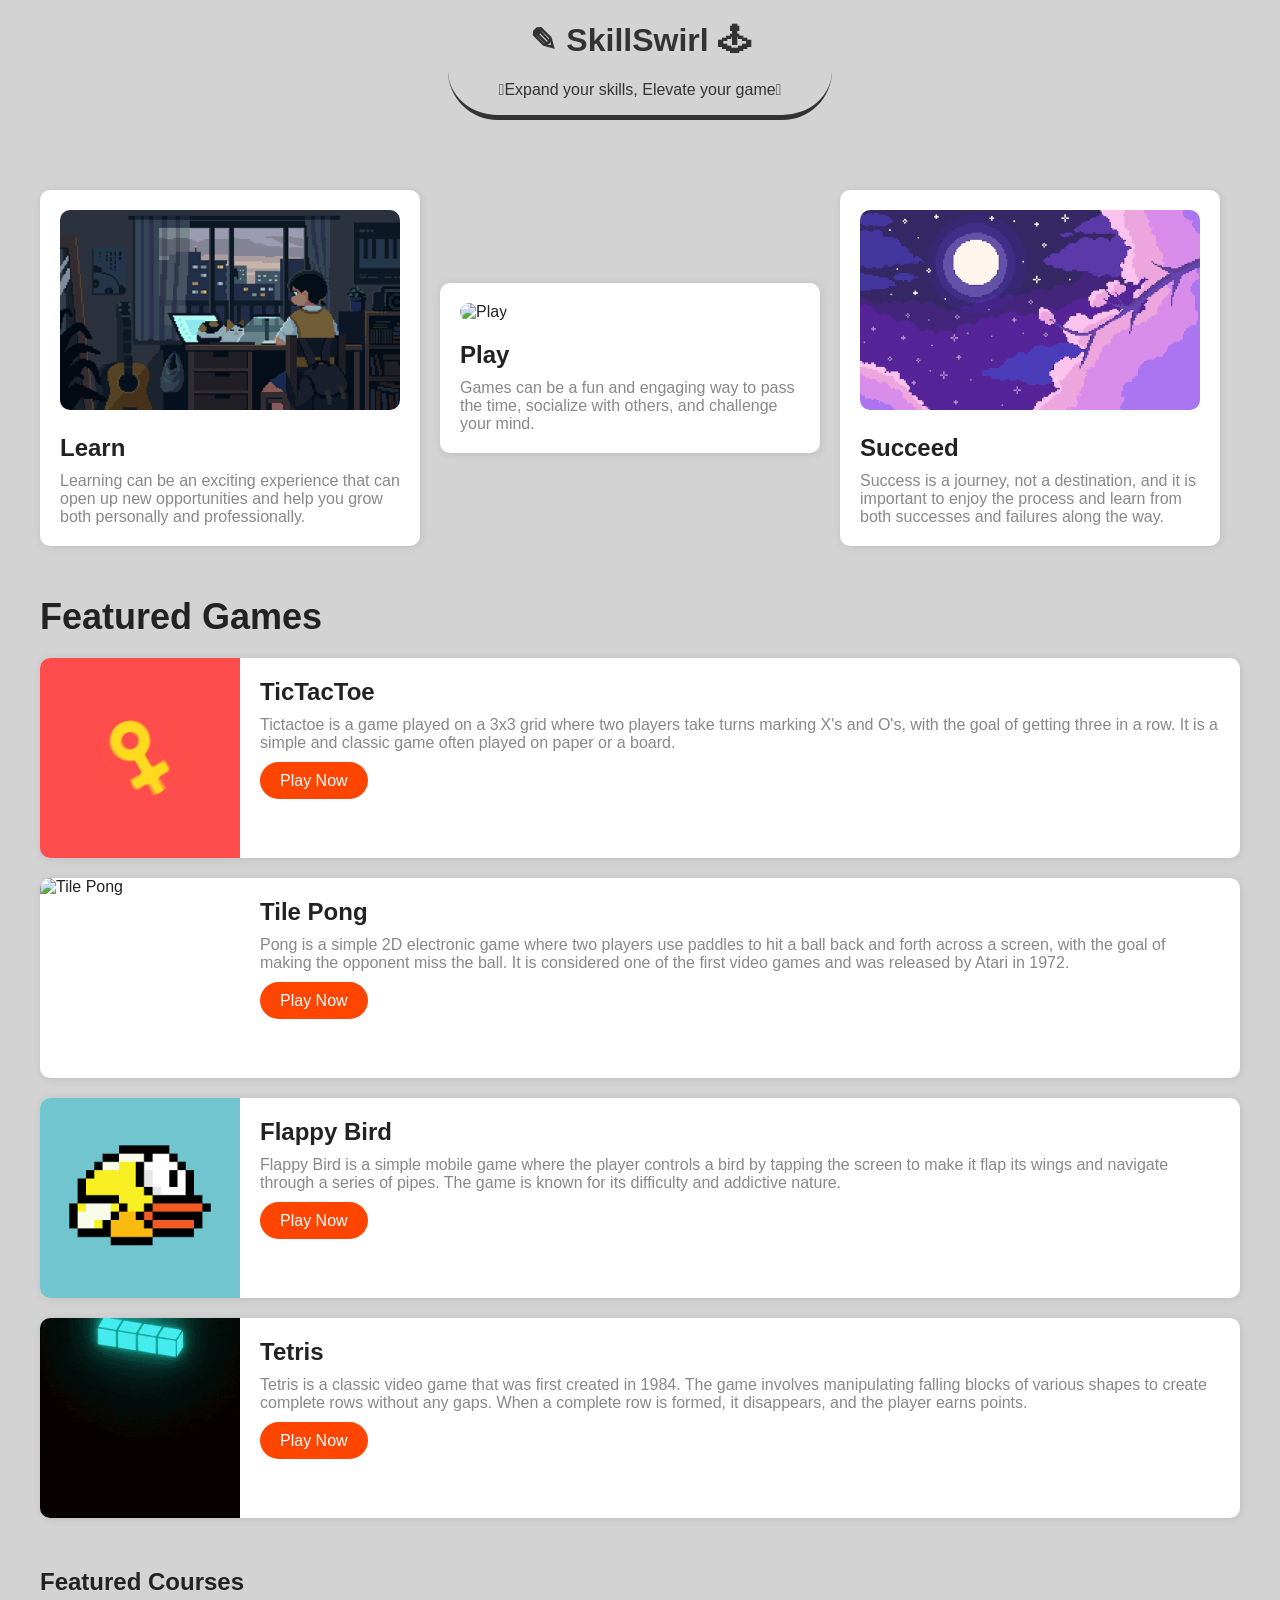
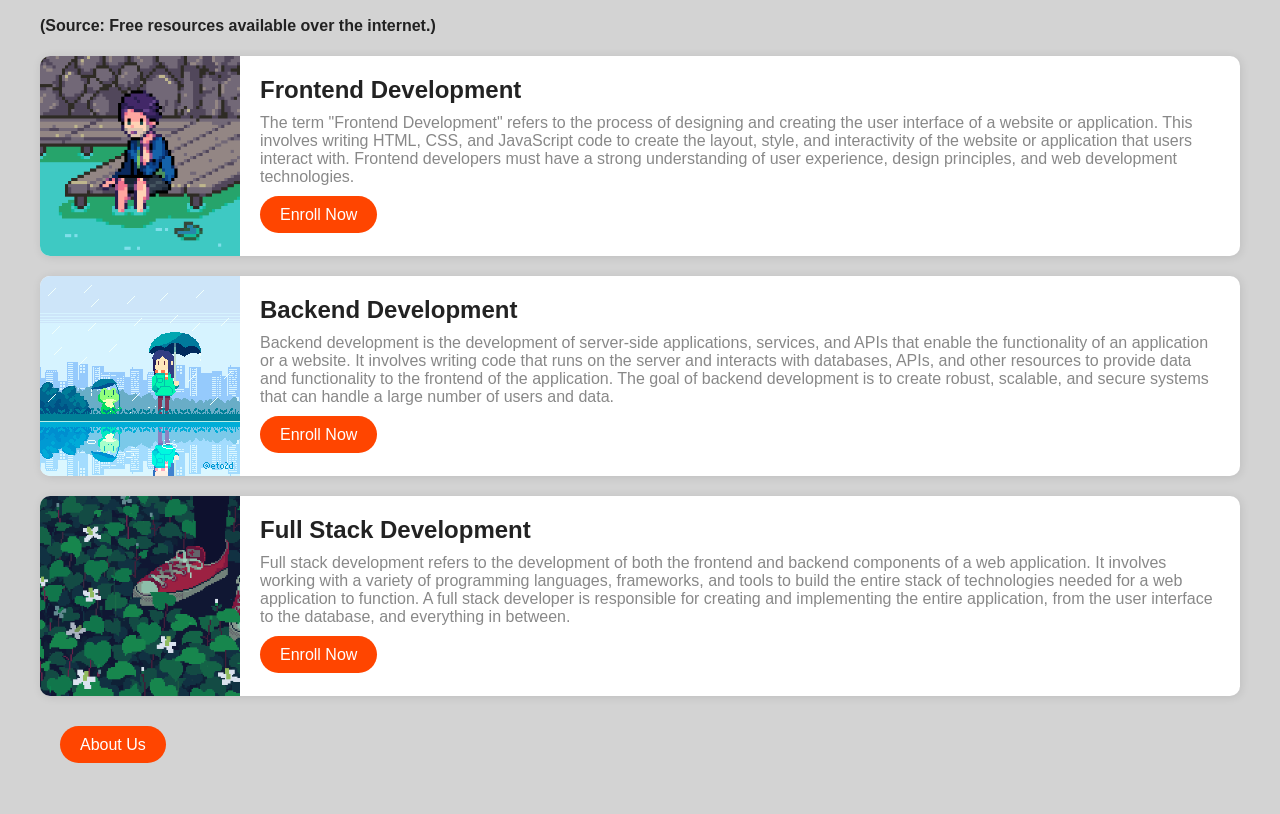
==== index.html @ 7d5c4757 "Update index.html" ====
<!DOCTYPE html>
<html>
<head>
	<link rel="icon" href="img/logo.png">
	<title>SkillSwirl</title>
	<link rel="stylesheet" href="https://cdnjs.cloudflare.com/ajax/libs/font-awesome/5.15.3/css/all.min.css" />
	<style>
	
		
		body {
			font-family: Arial, sans-serif;
			margin: 0;
			padding: 0;
			color: #222;
			background-color: #d3d3d3;
		}
		
		.container {
			max-width: 1200px;
			margin: 0 auto;
			padding: 20px;
		}
		
		header {
		
        	color: #333;
        	padding: 0px;
        	width: 30%;
        	margin: auto;
        	margin-top: 10px;
        	text-align: center;
        	border-radius: 50px;
        	border-bottom: 5px solid #333;
		}
		
		
		
		.nav {
			display: flex;
			align-items: center;
		}
		
		.nav li {
			list-style: none;
			margin-left: 20px;
		}
		
		.nav li a {
			text-decoration: none;
			color: #222;
			font-size: 16px;
			font-weight: bold;
			padding: 10px 20px;
			transition: all 0.2s ease-in-out;
		}
		
		.nav li a:hover {
			background-color: #e6e6e6;
			border-radius: 10px;
		}
		
		
		.categories {
			display: flex;
			align-items: center;
			justify-content: space-between;
			margin: 50px 0;
		}
		
		.category {
			flex: 1;
			margin-right: 20px;
			padding: 20px;
			background-color: #fff;
			box-shadow: 1px 1px 10px rgba(0,0,0,0.1);
			border-radius: 10px;
			transition: all 0.2s ease-in-out;
			cursor: pointer;
		}
		
		.category:hover {
			transform: translateY(-10px);
			box-shadow: 1px 1px 20px rgba(0,0,0,0.2);
		}
		
		.category img {
			width: 100%;
			height: 200px;
			object-fit: cover;
			border-radius: 10px;
			margin-bottom: 20px;
		}
		
		.category h2 {
			font-size: 24px;
			margin: 0;
			margin-bottom: 10px;
		}
		
		.category p {
			font-size: 16px;
			margin: 0;
			color: #888;
		}
		
		.featured {
			margin-bottom: 50px;
		}
		
		.featured h2 {
			font-size: 36px;
			margin-bottom: 20px;
		}
		
		.course {
			display: flex;
			margin-bottom: 20px;
			background-color: #fff;
			box-shadow: 1px 1px 10px rgba(0,0,0,0.1);
			border-radius: 10px;
			overflow: hidden;
		}
		
		.course img {
			width: 200px;
			height: 200px;
			object-fit: cover;
		}
		
		.course-info {
			flex: 1;
			padding: 20px;
		}
		
		.course-info h3 {
			font-size: 24px;
			margin: 0;
			margin-bottom: 10px;
		}
		
		.course-info p {
			font-size: 16px;
			margin: 0;
			margin-bottom: 20px;
			color: #888;
		}
		
		.course-info a {
			background-color: #ff4500;
			color: #fff;
			padding: 10px 20px;
			border-radius: 30px;
			text-decoration: none;
			font-size: 16px;
			transition: all 0.2s ease-in-out;
		}
		
		.course-info a:hover {
			background-color: #ff5e00;
		}
		
		.footer {
			background-color: #333;
			color: #fff;
			padding: 20px;
			text-align: center;
		}
		
		.footer p {
			margin: 0;
			margin-bottom: 10px;
			font-size: 16px;
		}
		
		.footer a {
			color: #fff;
			text-decoration: none;
			transition: all 0.2s ease-in-out;
		}
		
		.footer a:hover {
			color: #ff4500;
		}
		
		@media screen and (max-width: 768px) {
			.container {
				padding: 10px;
			}
			
			header {
				flex-direction: column;
				align
			justify-content: center;
			text-align: center;
			padding: 20px;
			margin-bottom: 50px;
		}
		
		
		
		
		.header h1 {
			font-size: 36px;
			margin: 0;
			margin-bottom: 0px;
		}
		
		.categories {
			flex-direction: column;
		}
		
		.category {
			margin-right: 0;
			margin-bottom: 20px;
		}
		
		.category h2 {
			font-size: 24px;
			margin-bottom: 10px;
		}
		
		.category p {
			font-size: 16px;
			margin-bottom: 20px;
		}
		
		.course {
			flex-direction: column;
			align-items: center;
		}
		
		.course img {
			margin-bottom: 20px;
		}
		
		.course-info {
			text-align: center;
		}
		
		.course-info h3 {
			font-size: 24px;
			margin-bottom: 10px;
		}
		
		.course-info p {
			font-size: 16px;
			margin-bottom: 20px;
		}
		
		.course-info a {
			display: block;
			margin-bottom: 20px;
		}
	}
</style>
</head>
<body>
	
	<header class="header">
	    <p></p>
		<div>
		     <h1 align="center">✎ SkillSwirl 🕹</h1><p align='center'>𓆩Expand your skills, Elevate your game𓆪</p>
		</div>
		<p></p>
	</header>
	<div class="container">
		<section class="categories">
			<div class="category">
				<img src="img/learn.gif" alt="Learn">
				<h2>Learn</h2>
				<p>Learning can be an exciting experience that can open up new opportunities and help you grow both personally and professionally.</p>
			</div>
			<div class="category">
				<img src="img/play.gif" alt="Play">
				<h2>Play</h2>
				<p>Games can be a fun and engaging way to pass the time, socialize with others, and challenge your mind.</p>
			</div>
			<div class="category">
				<img src="img/success.gif" alt="Succeed">
				<h2>Succeed</h2>
				<p>Success is a journey, not a destination, and it is important to enjoy the process and learn from both successes and failures along the way.</p>
			</div>
		</section>
		<section class="featured">
			<h2>Featured Games</h2>
			<div class="course">
				<img src="img/tictactoe.gif" alt="TicTacToe">
				<div class="course-info">
					<h3>TicTacToe</h3>
					<p>Tictactoe is a game played on a 3x3 grid where two players take turns marking X's and O's, with the goal of getting three in a row. It is a simple and classic game often played on paper or a board.</p>
					<a href="Games/TicTacToe/tictactoe.html">Play Now</a>
				</div>
			</div>
			<div class="course">
				<img src="img/pong.gif" alt="Tile Pong">
				<div class="course-info">
					<h3>Tile Pong</h3>
					<p>Pong is a simple 2D electronic game where two players use paddles to hit a ball back and forth across a screen, with the goal of making the opponent miss the ball. It is considered one of the first video games and was released by Atari in 1972.</p>
					<a href="Games/Tile Pong/tilepong.html">Play Now</a>
				</div>
			</div>
			<div class="course">
				<img src="img/flappybird.gif" alt="Flappy Bird">
				<div class="course-info">
					<h3>Flappy Bird</h3>
					<p>Flappy Bird is a simple mobile game where the player controls a bird by tapping the screen to make it flap its wings and navigate through a series of pipes. The game is known for its difficulty and addictive nature.</p>
					<a href="Games/Flappy Bird/flappybird.html">Play Now</a>
				</div>
			</div>
			<div class="course">
				<img src="img/tetris.gif" alt="Tetris">
				<div class="course-info">
					<h3>Tetris</h3>
					<p>Tetris is a classic video game that was first created in 1984. The game involves manipulating falling blocks of various shapes to create complete rows without any gaps. When a complete row is formed, it disappears, and the player earns points.</p>
					<a href="Games/Tetris/tetris.html">Play Now</a>
				</div>
			</div>
		</section>
		<section class="popular">
			<h1>Featured Courses</h1>
			<h4>(Source: Free resources available over the internet.)</h4>
			<div class="course">
				<img src="img/front.gif" alt="Course">
				<div class="course-info">
					<h3>Frontend Development</h3>
					<p>The term "Frontend Development" refers to the process of designing and creating the user interface of a website or application. This involves writing HTML, CSS, and JavaScript code to create the layout, style, and interactivity of the website or application that users interact with. Frontend developers must have a strong understanding of user experience, design principles, and web development technologies.</p>
					<a href="Frontend.html">Enroll Now</a>
				</div>
			</div>
			<div class="course">
				<img src="img/back.gif" alt="Course">
				<div class="course-info">
					<h3>Backend Development</h3>
					<p>Backend development is the development of server-side applications, services, and APIs that enable the functionality of an application or a website. It involves writing code that runs on the server and interacts with databases, APIs, and other resources to provide data and functionality to the frontend of the application. The goal of backend development is to create robust, scalable, and secure systems that can handle a large number of users and data.</p>
					<a href="Backend.html">Enroll Now</a>
				</div>
			</div>
			<div class="course">
				<img src="img/full.gif" alt="Course">
				<div class="course-info">
					<h3>Full Stack Development</h3>
					<p>Full stack development refers to the development of both the frontend and backend components of a web application. It involves working with a variety of programming languages, frameworks, and tools to build the entire stack of technologies needed for a web application to function. A full stack developer is responsible for creating and implementing the entire application, from the user interface to the database, and everything in between.</p>
					<a href="Fullstack.html">Enroll Now</a>
				</div>
			</div>
			
				
				<div class="course-info">
					
					<a align='center' href="About.html">About Us</a>
				
				</div>
			
			<div class="course">
				<div>
                
				</div>
			</div>
		</section>
	</div>
</body>
</html>
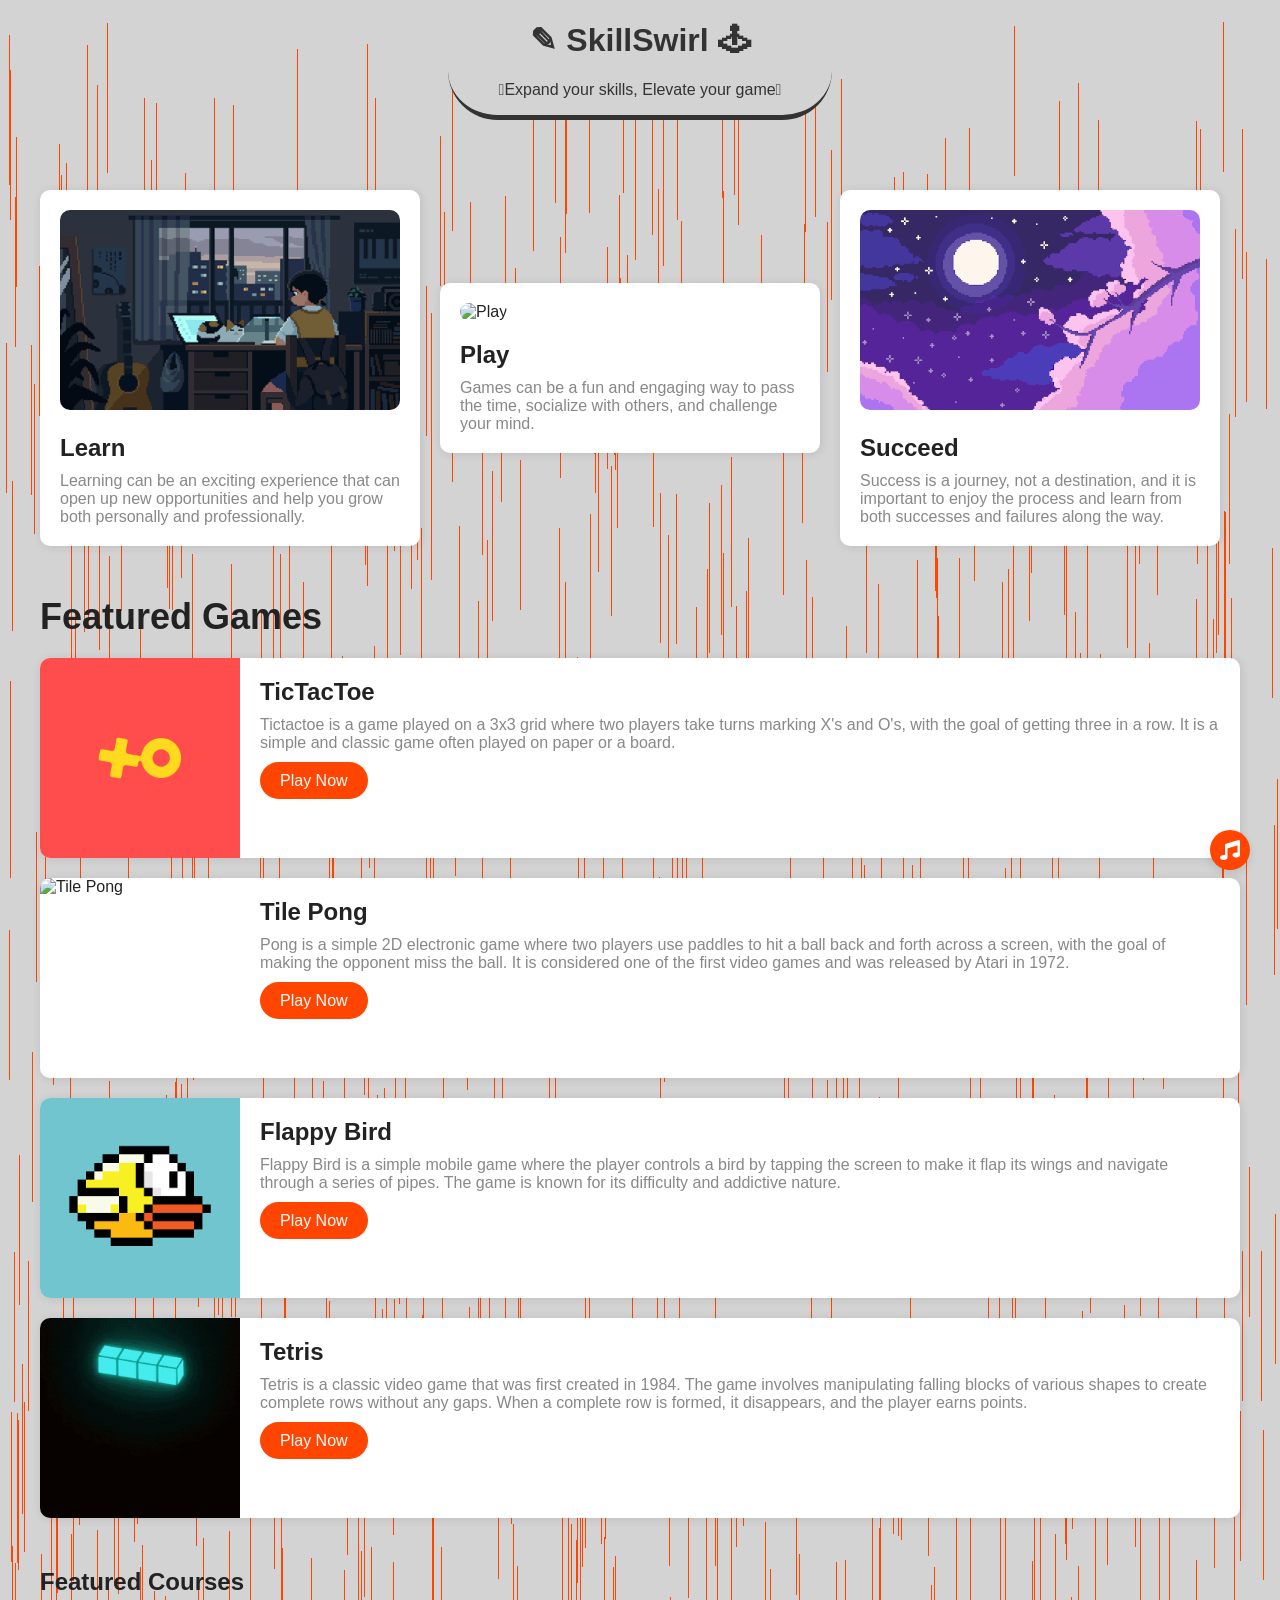
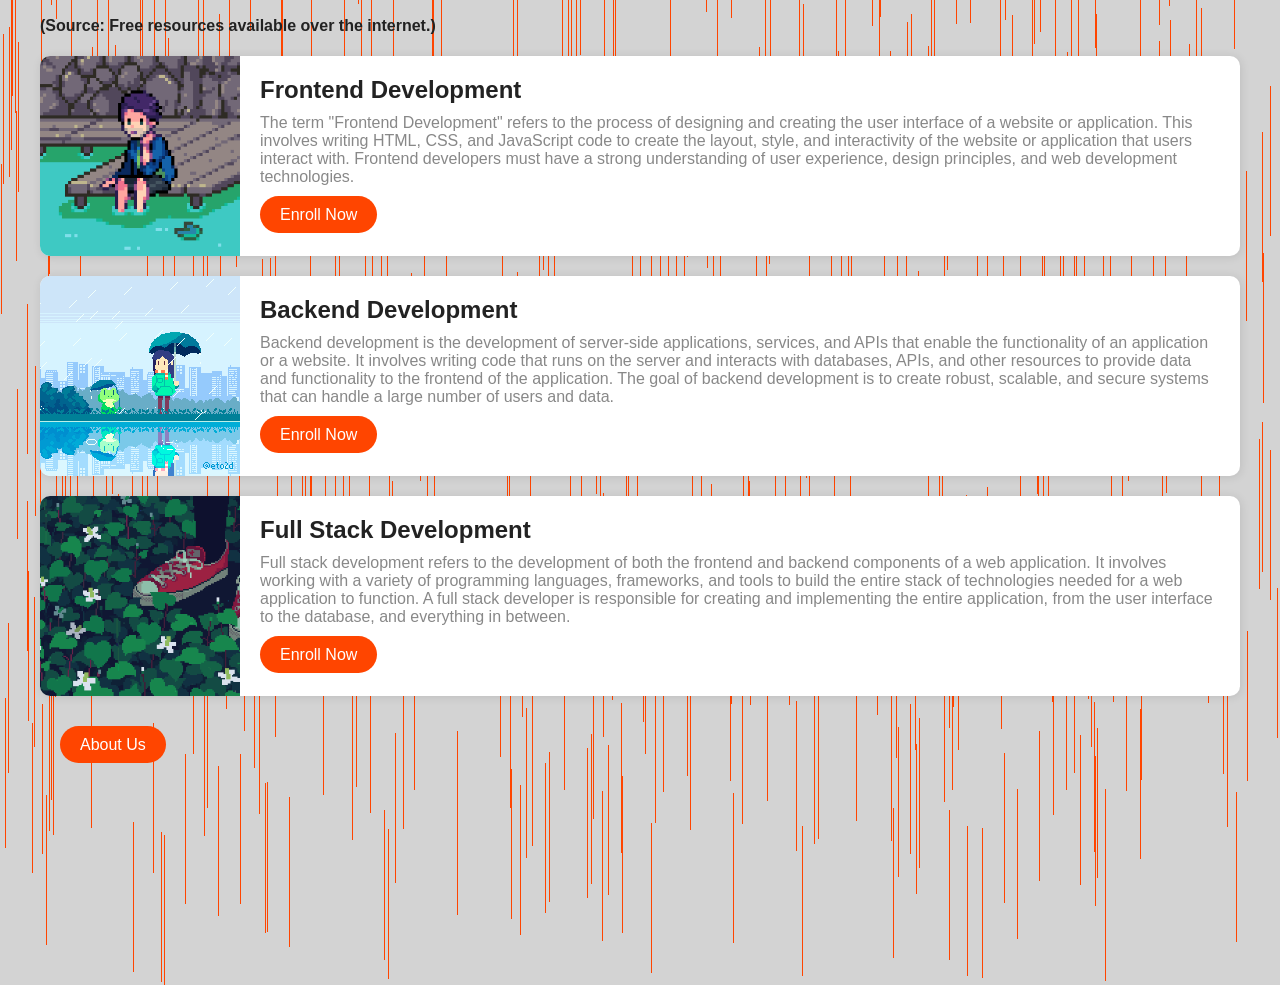
==== commit 83f780e2: "Update index.html" ====
--- a/index.html
+++ b/index.html
@@ -1,6 +1,8 @@
 <!DOCTYPE html>
 <html>
 <head>
+  <meta charset="UTF-8">
+  <meta name="viewport" content="width=device-width, initial-scale=1.0">
 	<link rel="icon" href="img/logo.png">
 	<title>SkillSwirl</title>
 	<link rel="stylesheet" href="https://cdnjs.cloudflare.com/ajax/libs/font-awesome/5.15.3/css/all.min.css" />
@@ -13,6 +15,7 @@
 			padding: 0;
 			color: #222;
 			background-color: #d3d3d3;
+			position: relative;
 		}
 		
 		.container {
@@ -29,6 +32,7 @@
         	margin: auto;
         	margin-top: 10px;
         	text-align: center;
+        	background-color: #d3d3d3;
         	border-radius: 50px;
         	border-bottom: 5px solid #333;
 		}
@@ -252,9 +256,118 @@
 			margin-bottom: 20px;
 		}
 	}
+	
+	.rain {
+  position: absolute;
+  top: 0;
+  left: 0;
+  width: 100%;
+  height: 150vh; 
+  pointer-events: none;
+  z-index: -1; 
+}
+
+.drop {
+  position: absolute;
+  width: 1px;
+  height: 150px; 
+  background-color: #ff4500;
+  animation: rain-fall 1s linear infinite;
+}
+
+@keyframes rain-fall {
+  0% {
+    transform: translateY(-100%);
+    opacity: 0;
+  }
+  100% {
+    transform: translateY(100vh);
+    opacity: 1;
+  }
+}
+
+
+.play-button {
+			display: flex;
+			align-items: center;
+			justify-content: center;
+			width: 40px;
+			height: 40px;
+			border-radius: 50%;
+			background-color: #ff4500;
+			color: #fff;
+			font-size: 20px;
+			box-shadow: 0 4px 8px rgba(0, 0, 0, 0.1);
+			cursor: pointer;
+			transition: background-color 0.2s ease-in-out;
+			position: fixed;
+			bottom: 30px;
+			right: 30px;
+		}
+
+		.play-button:hover {
+			background-color: #ff5e00;
+		}
+		
+		
+		
+
 </style>
 </head>
+
+<script>
+function createRaindrops() {
+  const rainContainer = document.querySelector('.rain');
+  const dropCount = 1000;
+
+ 
+  const maxRainHeight = Math.max(
+    document.documentElement.clientHeight,
+    document.documentElement.scrollHeight,
+    document.body.clientHeight,
+    document.body.scrollHeight
+  );
+
+
+  rainContainer.style.height = `${maxRainHeight}px`;
+
+  for (let i = 0; i < dropCount; i++) {
+    const drop = document.createElement('div');
+    drop.className = 'drop';
+    drop.style.left = `${Math.random() * 100}%`;
+    drop.style.top = `${Math.random() * maxRainHeight}px`;
+    drop.style.animationDelay = `${Math.random()}s`;
+    rainContainer.appendChild(drop);
+  }
+}
+
+window.addEventListener('DOMContentLoaded', createRaindrops);
+
+
+
+		let isBackgroundMusicPlaying = false;
+
+		
+		function toggleBackgroundMusic() {
+			const audio = document.getElementById("background-music");
+			if (isBackgroundMusicPlaying) {
+				audio.pause();
+			} else {
+				audio.play();
+			}
+			isBackgroundMusicPlaying = !isBackgroundMusicPlaying;
+		}
+</script>
+
 <body>
+<audio id="background-music" autoplay loop>
+
+		<source src="audio/rain.mp3" type="audio/mpeg">
+		Your browser does not support the audio element.
+	</audio>
+	
+
+<div class="rain"></div>
 	
 	<header class="header">
 	    <p></p>
@@ -262,7 +375,11 @@
 		     <h1 align="center">✎ SkillSwirl 🕹</h1><p align='center'>𓆩Expand your skills, Elevate your game𓆪</p>
 		</div>
 		<p></p>
+		    
 	</header>
+	<div class="play-button" onclick="toggleBackgroundMusic()">
+		<i class="fas fa-music"></i>
+	</div>
 	<div class="container">
 		<section class="categories">
 			<div class="category">
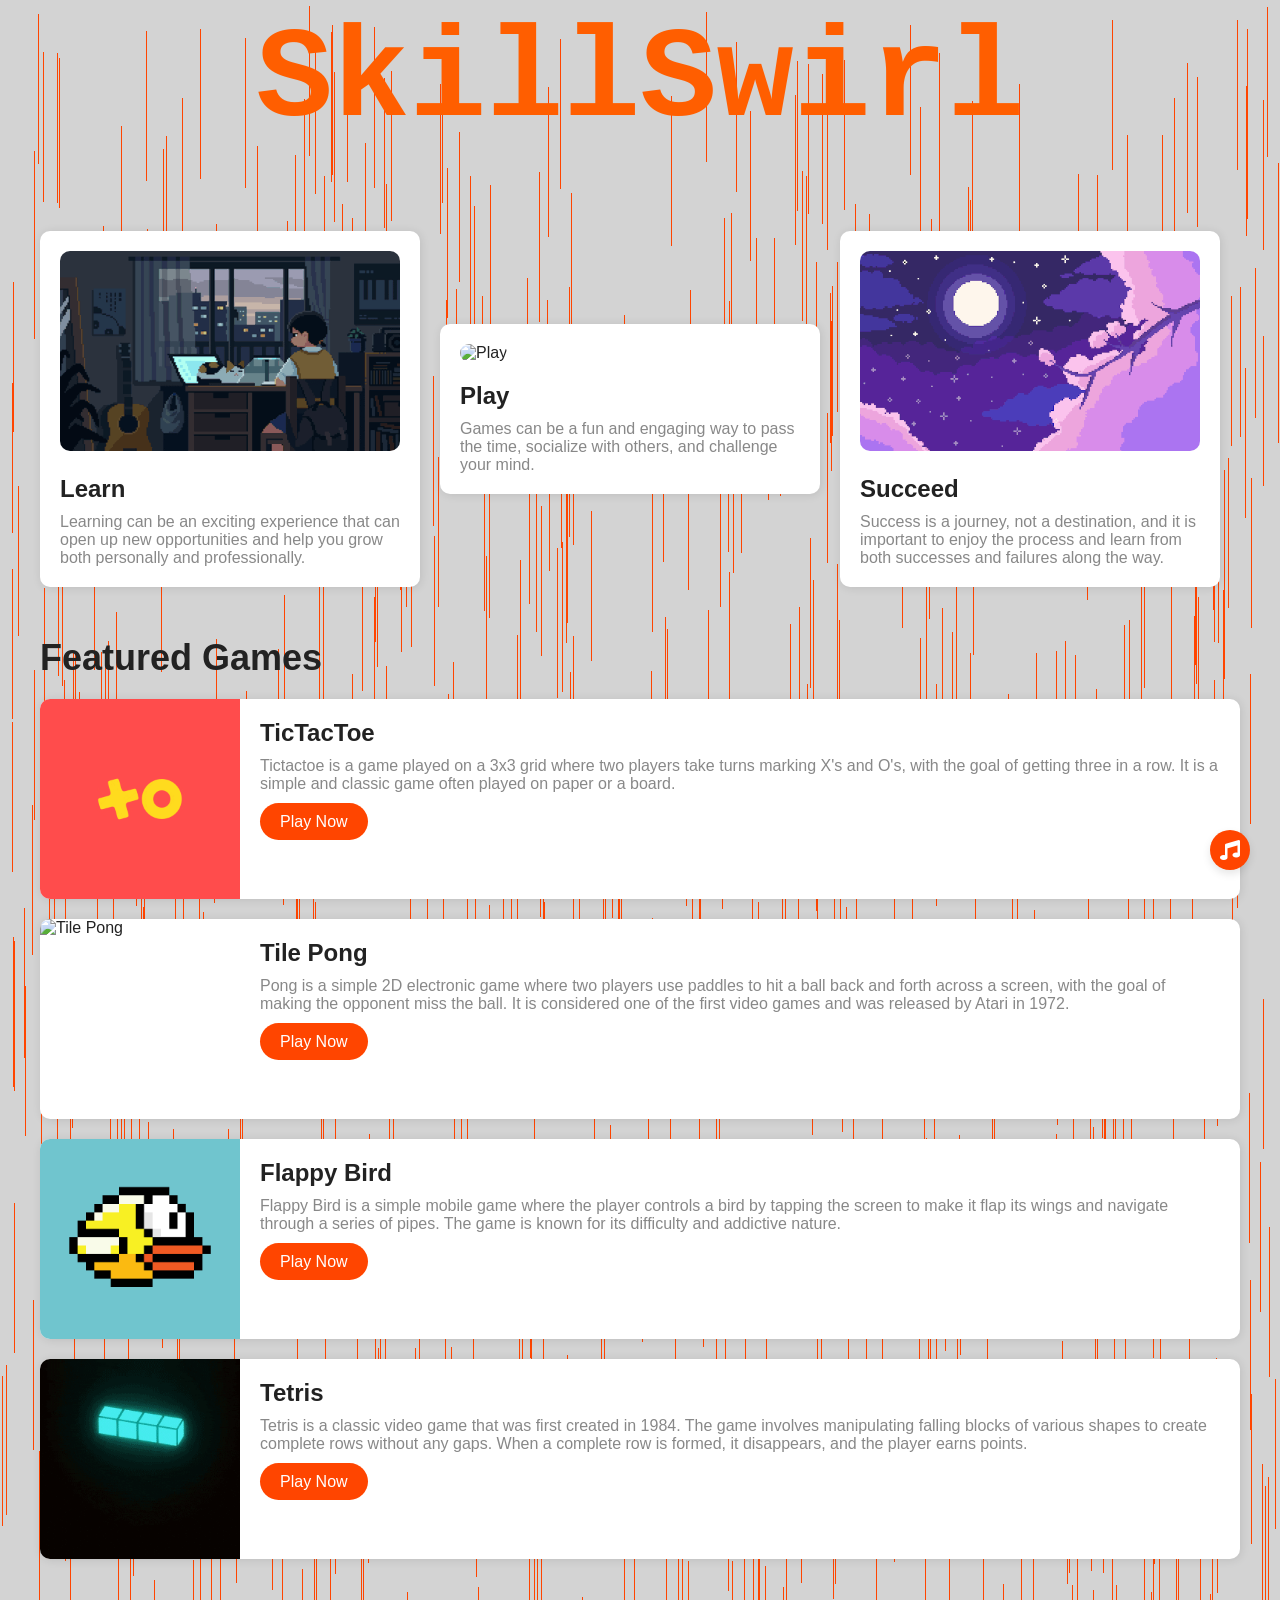
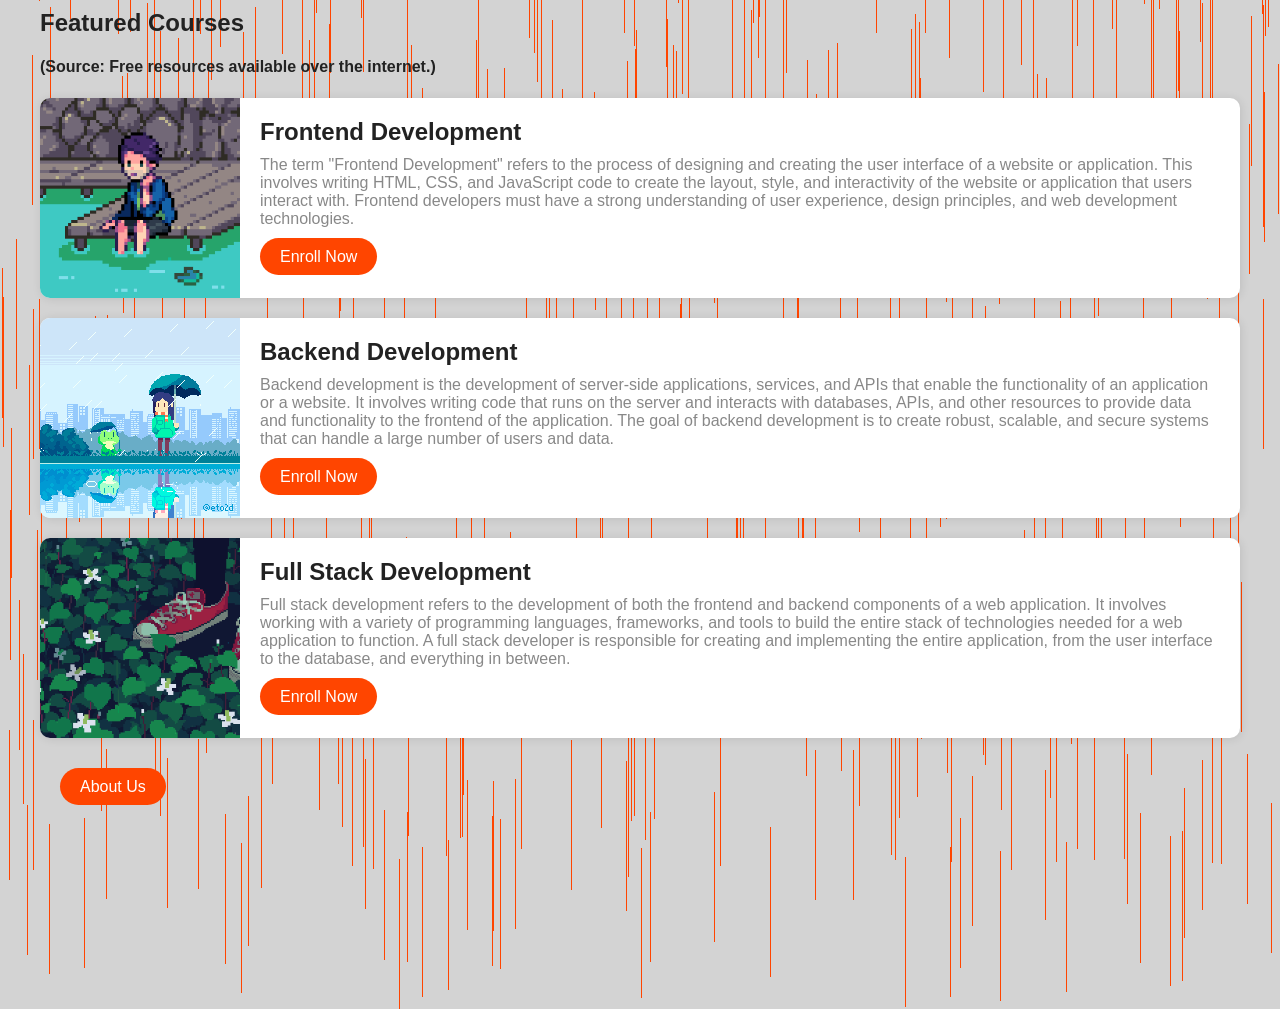
==== commit e887a56e: "Update index.html" ====
--- a/index.html
+++ b/index.html
@@ -24,18 +24,32 @@
 			padding: 20px;
 		}
 		
-		header {
-		
-        	color: #333;
-        	padding: 0px;
-        	width: 30%;
-        	margin: auto;
-        	margin-top: 10px;
-        	text-align: center;
-        	background-color: #d3d3d3;
-        	border-radius: 50px;
-        	border-bottom: 5px solid #333;
-		}
+		.heading-container {
+            display: inline-block;
+            }
+		
+		h1 {
+            font-family: 'Space Mono', monospace;
+            font-size: clamp(3rem, 10vw, 10rem);
+            color: #ff5e00;
+            padding: 0.5rem 1rem; 
+            border-radius: 0.5rem;
+            background-color: transparent;
+            margin-top: 0rem; /* Reduce the top margin */
+            margin-bottom: 0rem; /* Reduce the top margin */
+        }
+
+
+        h1:hover {
+            background-color: transparent;;
+            color: #ff5e00;
+        }
+
+        header {
+            color: #222;
+            margin: auto;
+             text-align: center;    
+        }
 		
 		
 		
@@ -370,11 +384,40 @@
 <div class="rain"></div>
 	
 	<header class="header">
-	    <p></p>
-		<div>
-		     <h1 align="center">✎ SkillSwirl 🕹</h1><p align='center'>𓆩Expand your skills, Elevate your game𓆪</p>
+		<div class="heading-container">
+		<h1 data-value="SkillSwirl" align="center">SkillSwirl</h1>
 		</div>
-		<p></p>
+		<script>
+        const letters = "ABCDEFGHIJKLMNOPQRSTUVWXYZ";
+
+        let interval = null;
+
+        document.querySelector("h1").onmouseover = event => {
+            let iteration = 0;
+
+            clearInterval(interval);
+
+            interval = setInterval(() => {
+                event.target.innerText = event.target.innerText
+                    .split("")
+                    .map((letter, index) => {
+                        if (index < iteration) {
+                            return event.target.dataset.value[index];
+                        }
+
+                        return letters[Math.floor(Math.random() * 26)]
+                    })
+                    .join("");
+
+                if (iteration >= event.target.dataset.value.length) {
+                    clearInterval(interval);
+                }
+
+                iteration += 1 / 3;
+            }, 5);
+        }
+    </script>
+		
 		    
 	</header>
 	<div class="play-button" onclick="toggleBackgroundMusic()">
@@ -434,7 +477,7 @@
 			</div>
 		</section>
 		<section class="popular">
-			<h1>Featured Courses</h1>
+			<h2>Featured Courses</h2>
 			<h4>(Source: Free resources available over the internet.)</h4>
 			<div class="course">
 				<img src="img/front.gif" alt="Course">
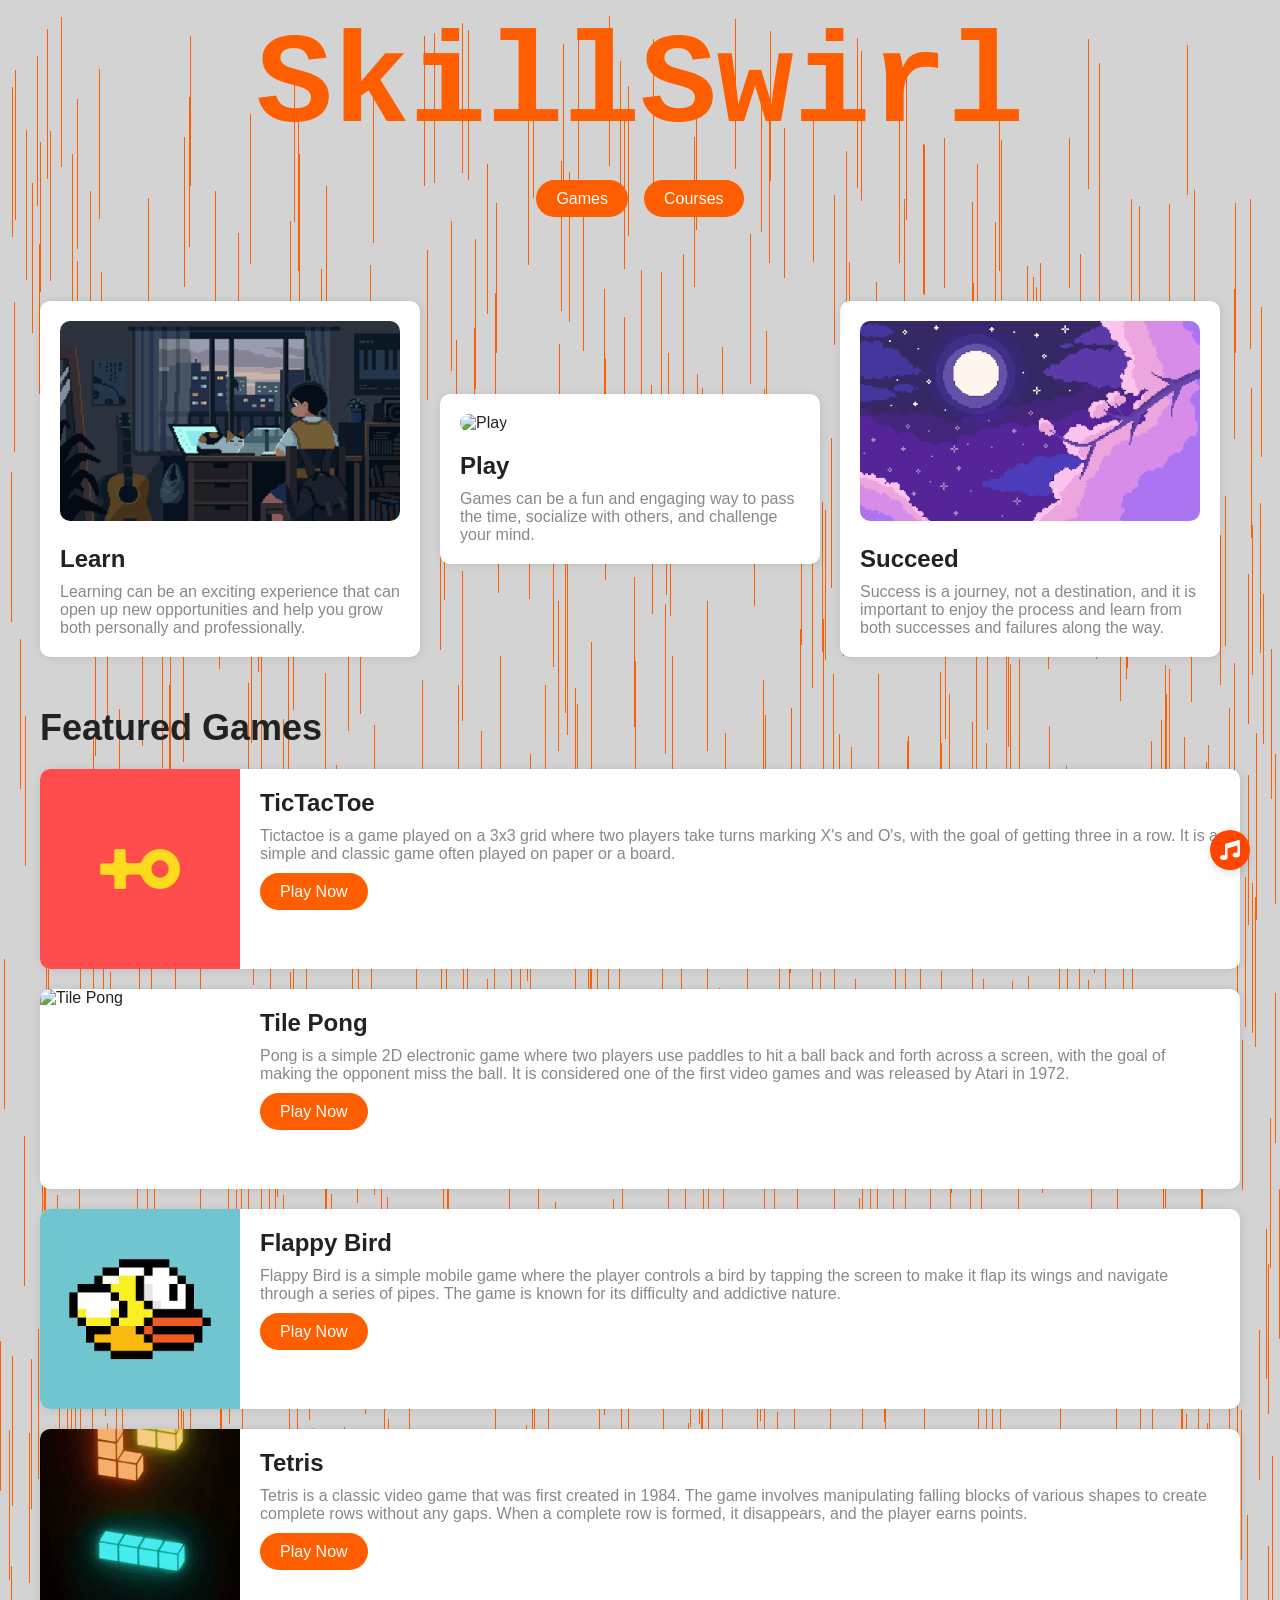
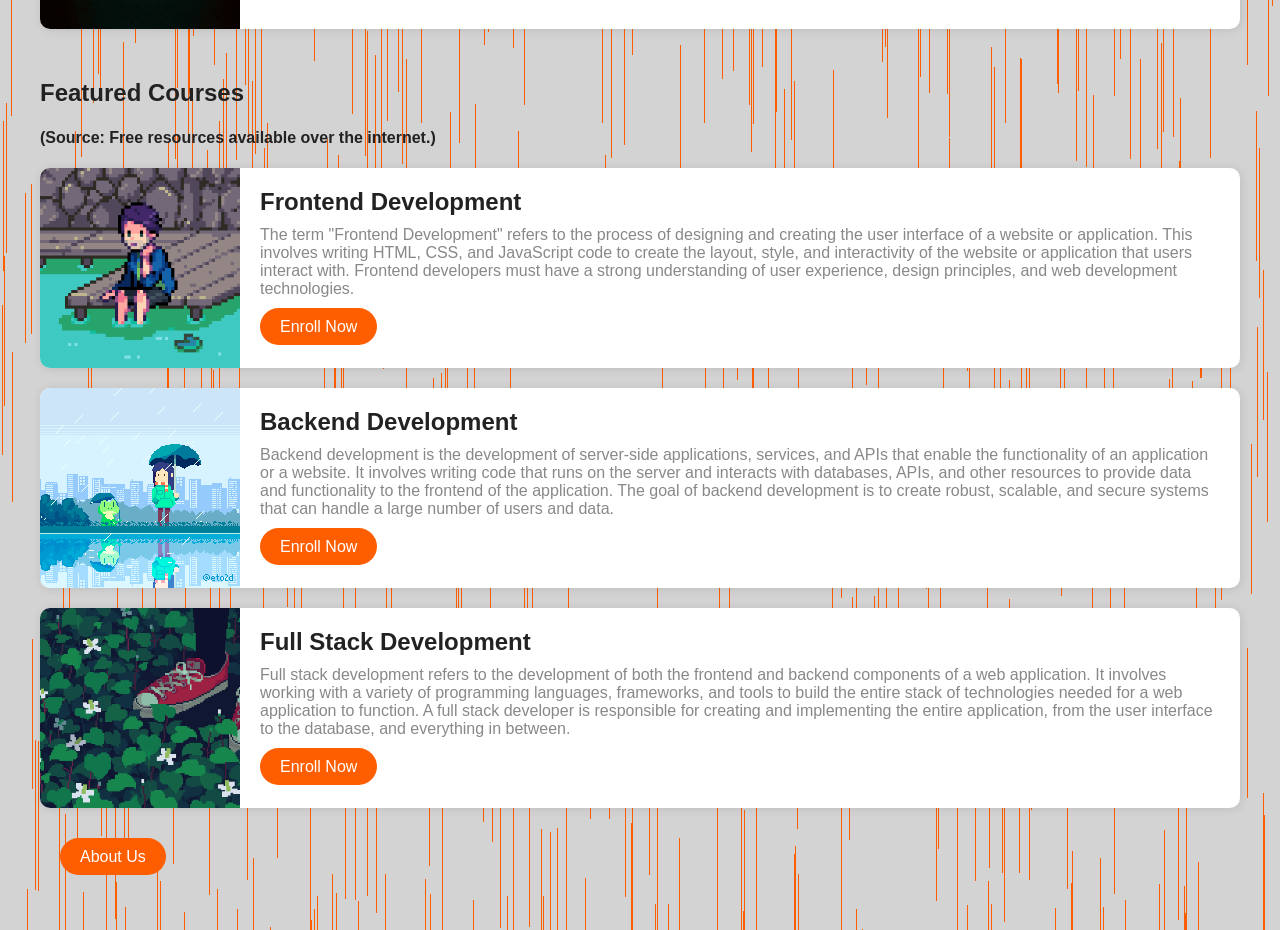
==== commit bbad293f: "Update index.html" ====
--- a/index.html
+++ b/index.html
@@ -32,11 +32,11 @@
             font-family: 'Space Mono', monospace;
             font-size: clamp(3rem, 10vw, 10rem);
             color: #ff5e00;
-            padding: 0.5rem 1rem; 
+             
             border-radius: 0.5rem;
             background-color: transparent;
-            margin-top: 0rem; /* Reduce the top margin */
-            margin-bottom: 0rem; /* Reduce the top margin */
+            margin-top: 0.9rem; 
+            margin-bottom: 0.5rem; 
         }
 
 
@@ -164,7 +164,7 @@
 		}
 		
 		.course-info a {
-			background-color: #ff4500;
+			background-color: #ff5e00;
 			color: #fff;
 			padding: 10px 20px;
 			border-radius: 30px;
@@ -272,11 +272,11 @@
 	}
 	
 	.rain {
-  position: absolute;
+  position: fixed;
   top: 0;
   left: 0;
   width: 100%;
-  height: 150vh; 
+  height: 100%;
   pointer-events: none;
   z-index: -1; 
 }
@@ -285,7 +285,7 @@
   position: absolute;
   width: 1px;
   height: 150px; 
-  background-color: #ff4500;
+  background-color: #ff5e00;
   animation: rain-fall 1s linear infinite;
 }
 
@@ -420,6 +420,19 @@
 		
 		    
 	</header>
+	
+	<div class="course-info">
+	<table align="center">
+  		<tr>
+    			<td align="center"><a href="#featured-games">Games</a></td>
+    			<td align="center"></td>
+    			<td align="center"></td>
+    			<td align="center"></td>
+    			<td align="center"><a href="#featured-courses">Courses</a></td>
+  		</tr>
+	</table>
+	</div>
+
 	<div class="play-button" onclick="toggleBackgroundMusic()">
 		<i class="fas fa-music"></i>
 	</div>
@@ -441,7 +454,7 @@
 				<p>Success is a journey, not a destination, and it is important to enjoy the process and learn from both successes and failures along the way.</p>
 			</div>
 		</section>
-		<section class="featured">
+		<section id="featured-games" class="featured">
 			<h2>Featured Games</h2>
 			<div class="course">
 				<img src="img/tictactoe.gif" alt="TicTacToe">
@@ -476,7 +489,7 @@
 				</div>
 			</div>
 		</section>
-		<section class="popular">
+		<section id="featured-courses" class="popular">
 			<h2>Featured Courses</h2>
 			<h4>(Source: Free resources available over the internet.)</h4>
 			<div class="course">
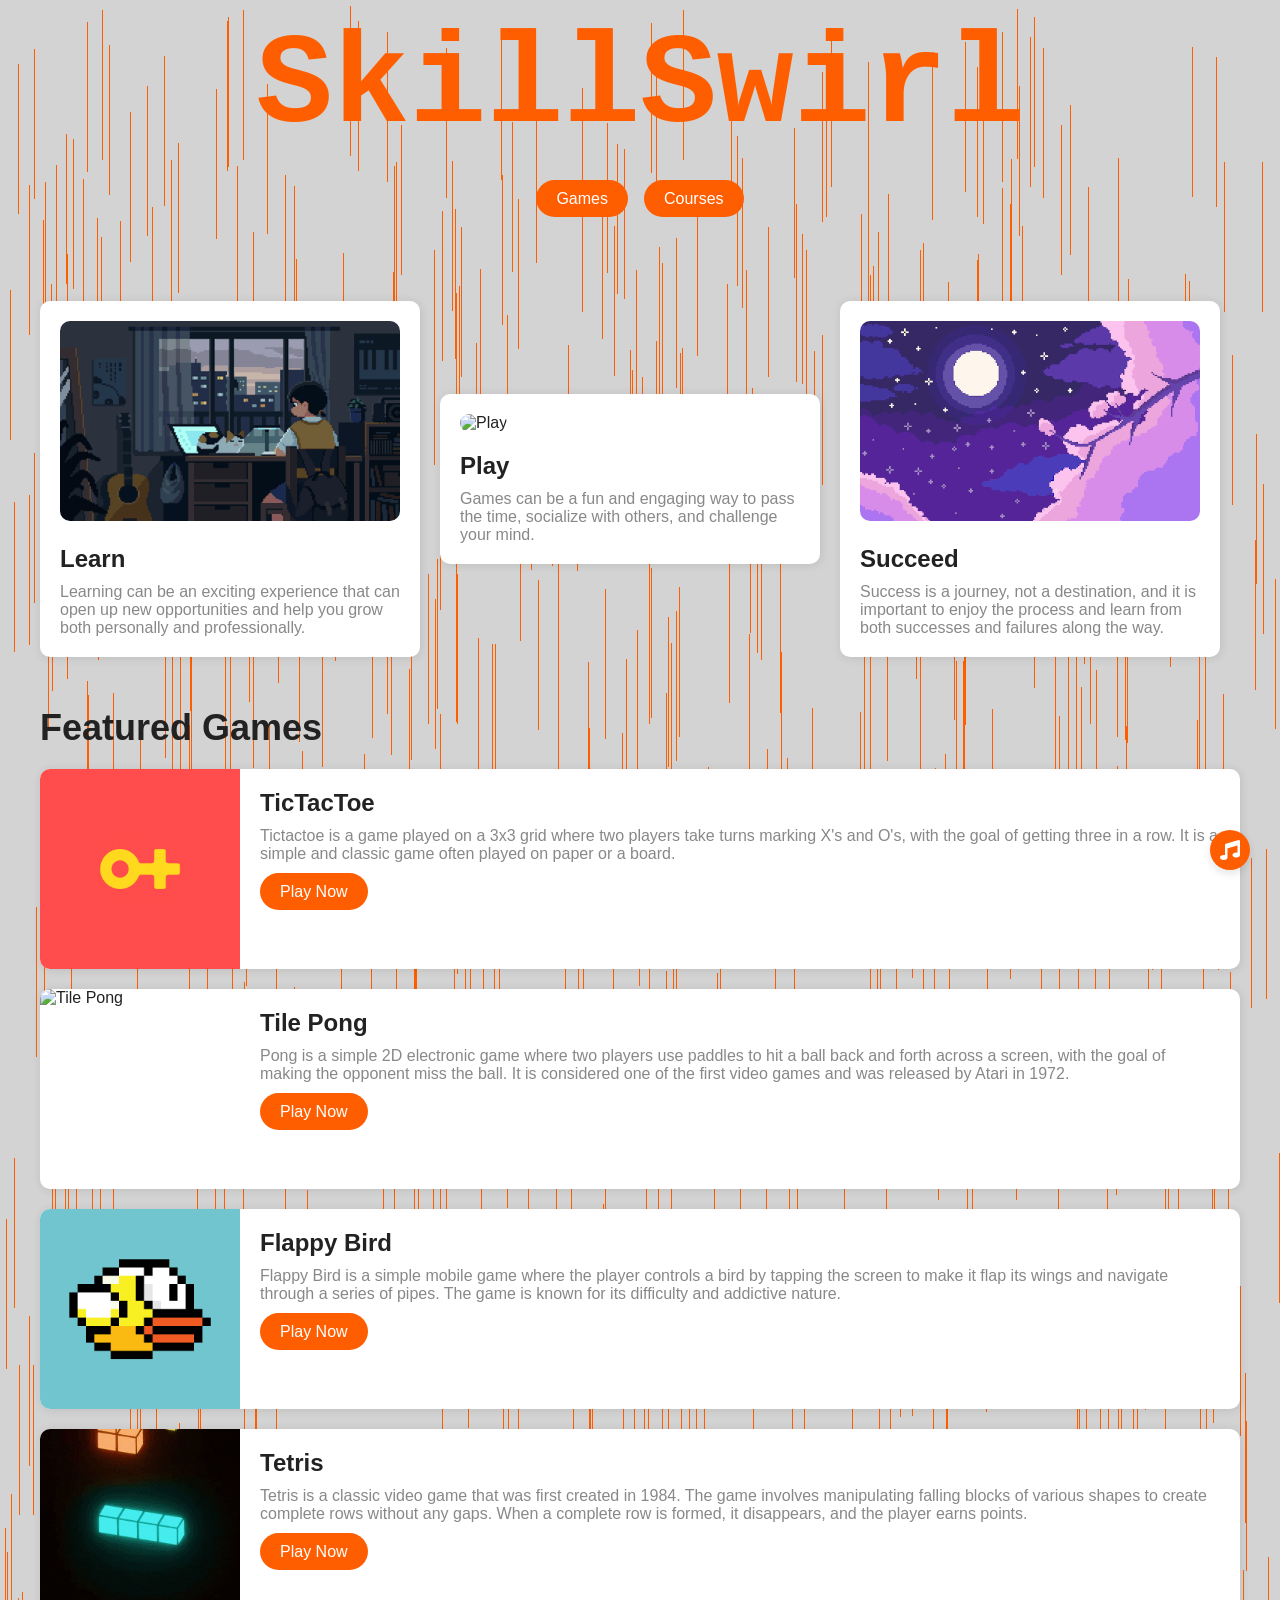
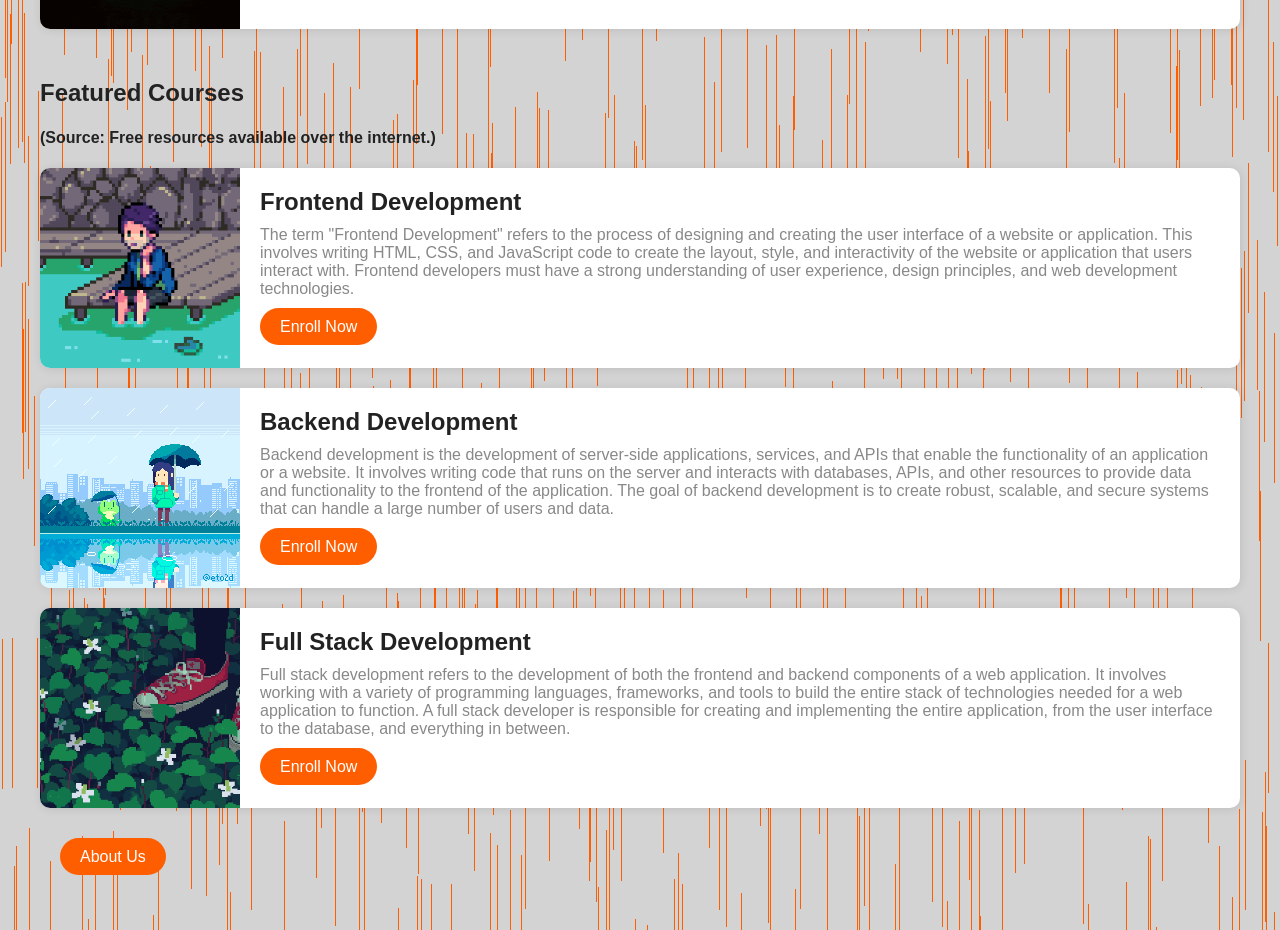
==== commit e20a3ce6: "Update index.html" ====
--- a/index.html
+++ b/index.html
@@ -308,7 +308,7 @@
 			width: 40px;
 			height: 40px;
 			border-radius: 50%;
-			background-color: #ff4500;
+			background-color: #ff5e00;
 			color: #fff;
 			font-size: 20px;
 			box-shadow: 0 4px 8px rgba(0, 0, 0, 0.1);
@@ -320,7 +320,7 @@
 		}
 
 		.play-button:hover {
-			background-color: #ff5e00;
+			background-color: #ff4500;
 		}
 		
 		
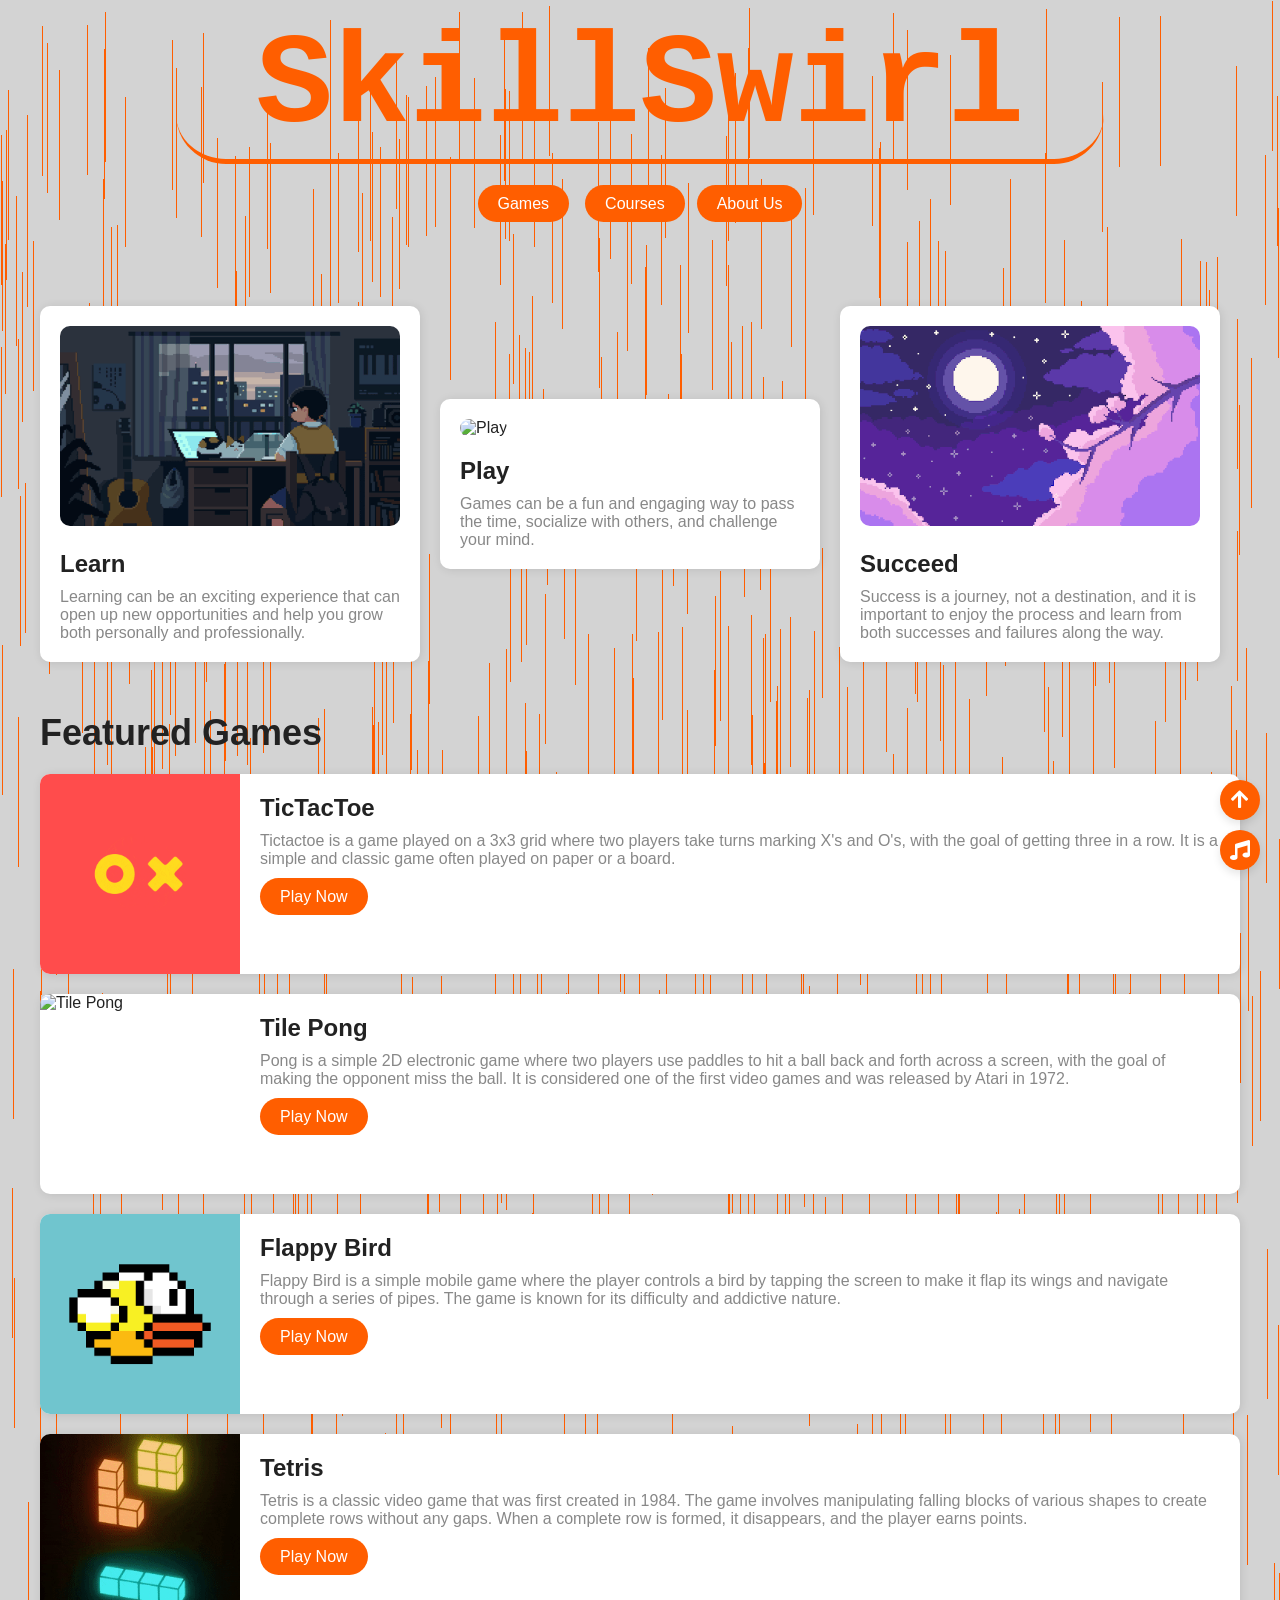
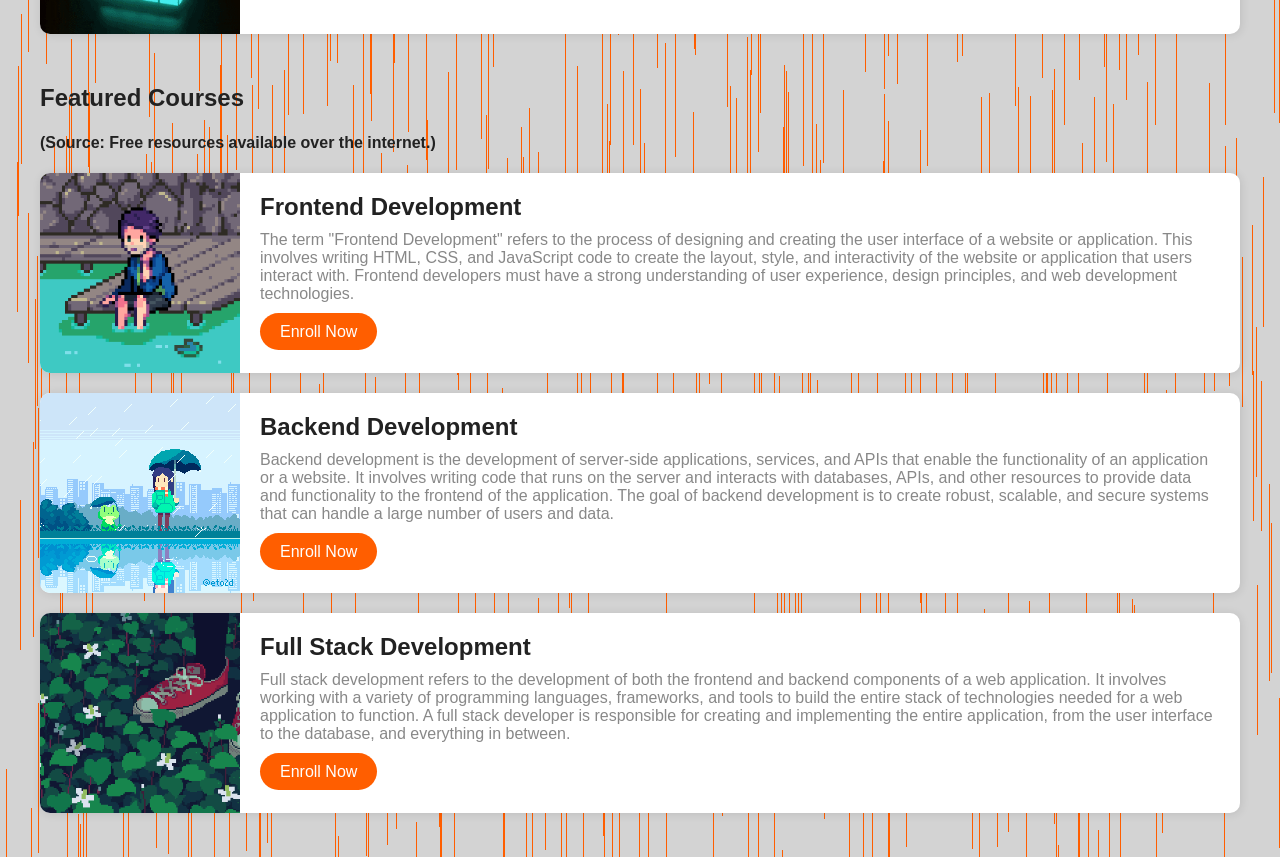
==== commit b8128648: "Update index.html" ====
--- a/index.html
+++ b/index.html
@@ -30,13 +30,16 @@
 		
 		h1 {
             font-family: 'Space Mono', monospace;
-            font-size: clamp(3rem, 10vw, 10rem);
+            font-size: clamp(1rem, 10vw, 8rem);
             color: #ff5e00;
              
             border-radius: 0.5rem;
             background-color: transparent;
             margin-top: 0.9rem; 
             margin-bottom: 0.5rem; 
+            border-radius: 50px;
+        border-bottom: 5px solid #ff5e00;
+        padding: 0px 80px;
         }
 
 
@@ -316,12 +319,42 @@
 			transition: background-color 0.2s ease-in-out;
 			position: fixed;
 			bottom: 30px;
-			right: 30px;
+			right: 20px;
 		}
 
 		.play-button:hover {
 			background-color: #ff4500;
 		}
+		
+		.scroll-to-top-button {
+			  display: flex;
+			align-items: center;
+			justify-content: center;
+			width: 40px;
+			height: 40px;
+			border-radius: 50%;
+			background-color: #ff5e00;
+			color: #fff;
+			font-size: 20px;
+			box-shadow: 0 4px 8px rgba(0, 0, 0, 0.1);
+			cursor: pointer;
+			transition: background-color 0.2s ease-in-out;
+			position: fixed;
+			bottom: 80px;
+			right: 20px;
+			}
+
+.scroll-to-top-button:hover {
+			  background-color: #ff4500;
+			}
+
+.scroll-to-top-button a {
+			  text-decoration: none;
+			  color: #fff;
+			}
+
+
+
 		
 		
 		
@@ -384,7 +417,7 @@
 <div class="rain"></div>
 	
 	<header class="header">
-		<div class="heading-container">
+		<div class="heading-container" id="heading-container">
 		<h1 data-value="SkillSwirl" align="center">SkillSwirl</h1>
 		</div>
 		<script>
@@ -429,6 +462,10 @@
     			<td align="center"></td>
     			<td align="center"></td>
     			<td align="center"><a href="#featured-courses">Courses</a></td>
+    			<td align="center"></td>
+    			<td align="center"></td>
+    			
+    			<td align="center"><a href="About.html">About Us</a></td>
   		</tr>
 	</table>
 	</div>
@@ -436,6 +473,11 @@
 	<div class="play-button" onclick="toggleBackgroundMusic()">
 		<i class="fas fa-music"></i>
 	</div>
+	<div class="scroll-to-top-button">
+  <a href="#heading-container"><i class="fas fa-arrow-up"></i></a>
+	</div>
+	<a id="header"></a>
+	
 	<div class="container">
 		<section class="categories">
 			<div class="category">
@@ -518,17 +560,7 @@
 			</div>
 			
 				
-				<div class="course-info">
-					
-					<a align='center' href="About.html">About Us</a>
 				
-				</div>
-			
-			<div class="course">
-				<div>
-                
-				</div>
-			</div>
 		</section>
 	</div>
 </body>
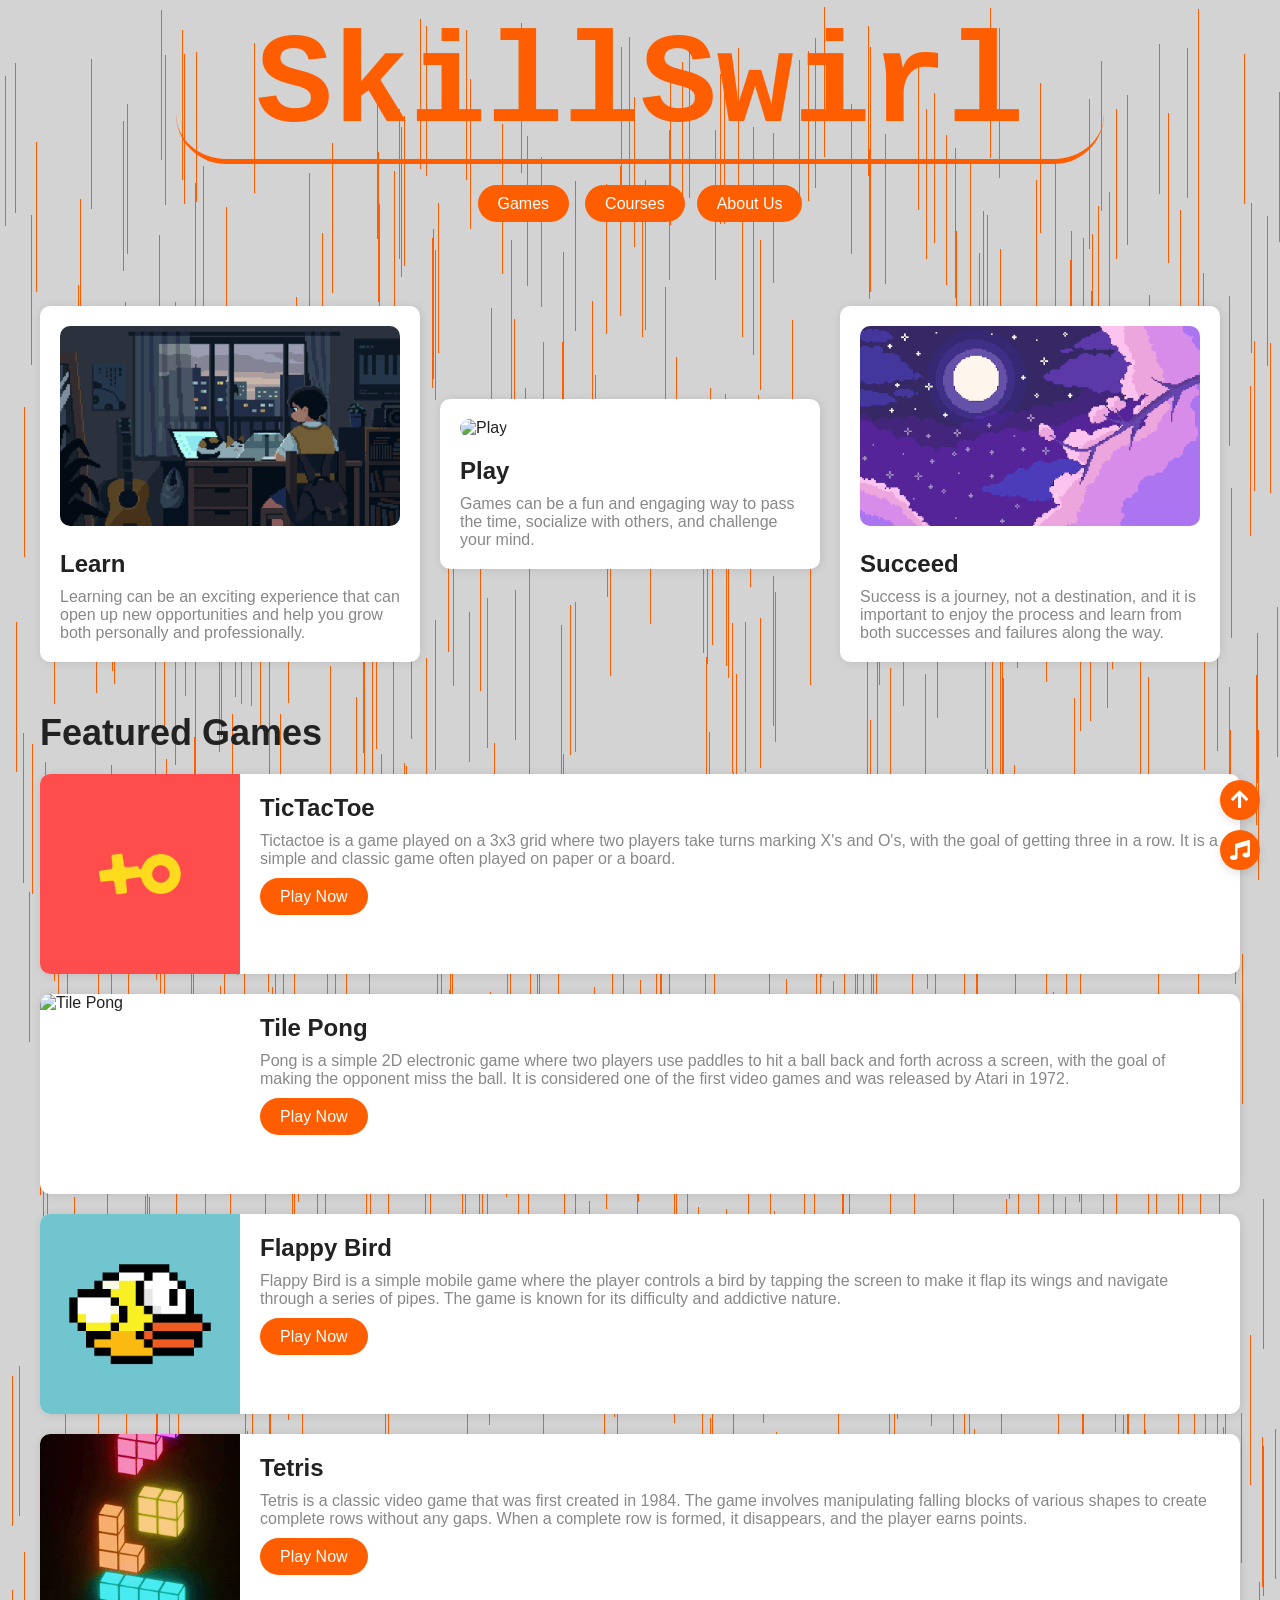
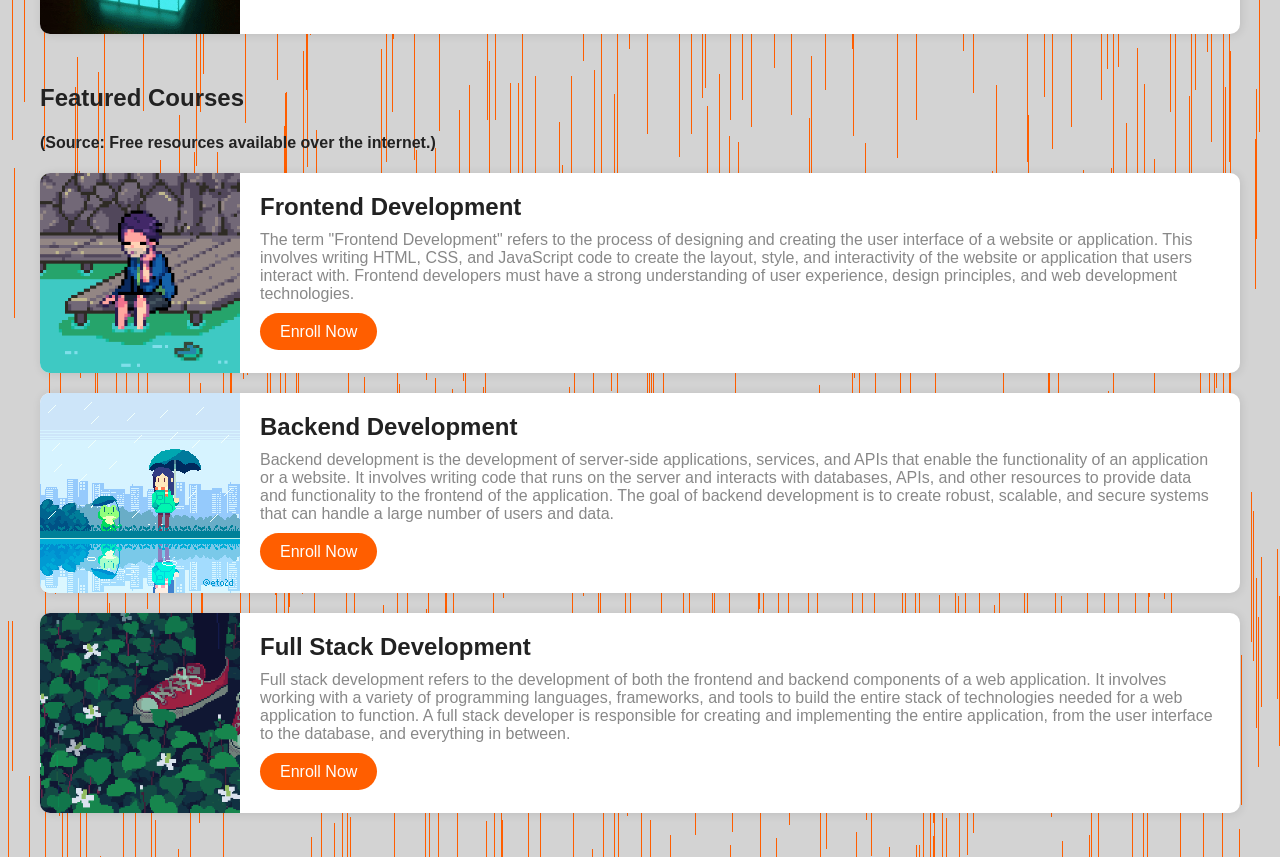
==== commit e4cfdf9e: "Update index.html" ====
--- a/index.html
+++ b/index.html
@@ -447,7 +447,7 @@
                 }
 
                 iteration += 1 / 3;
-            }, 5);
+            }, 30);
         }
     </script>
 		
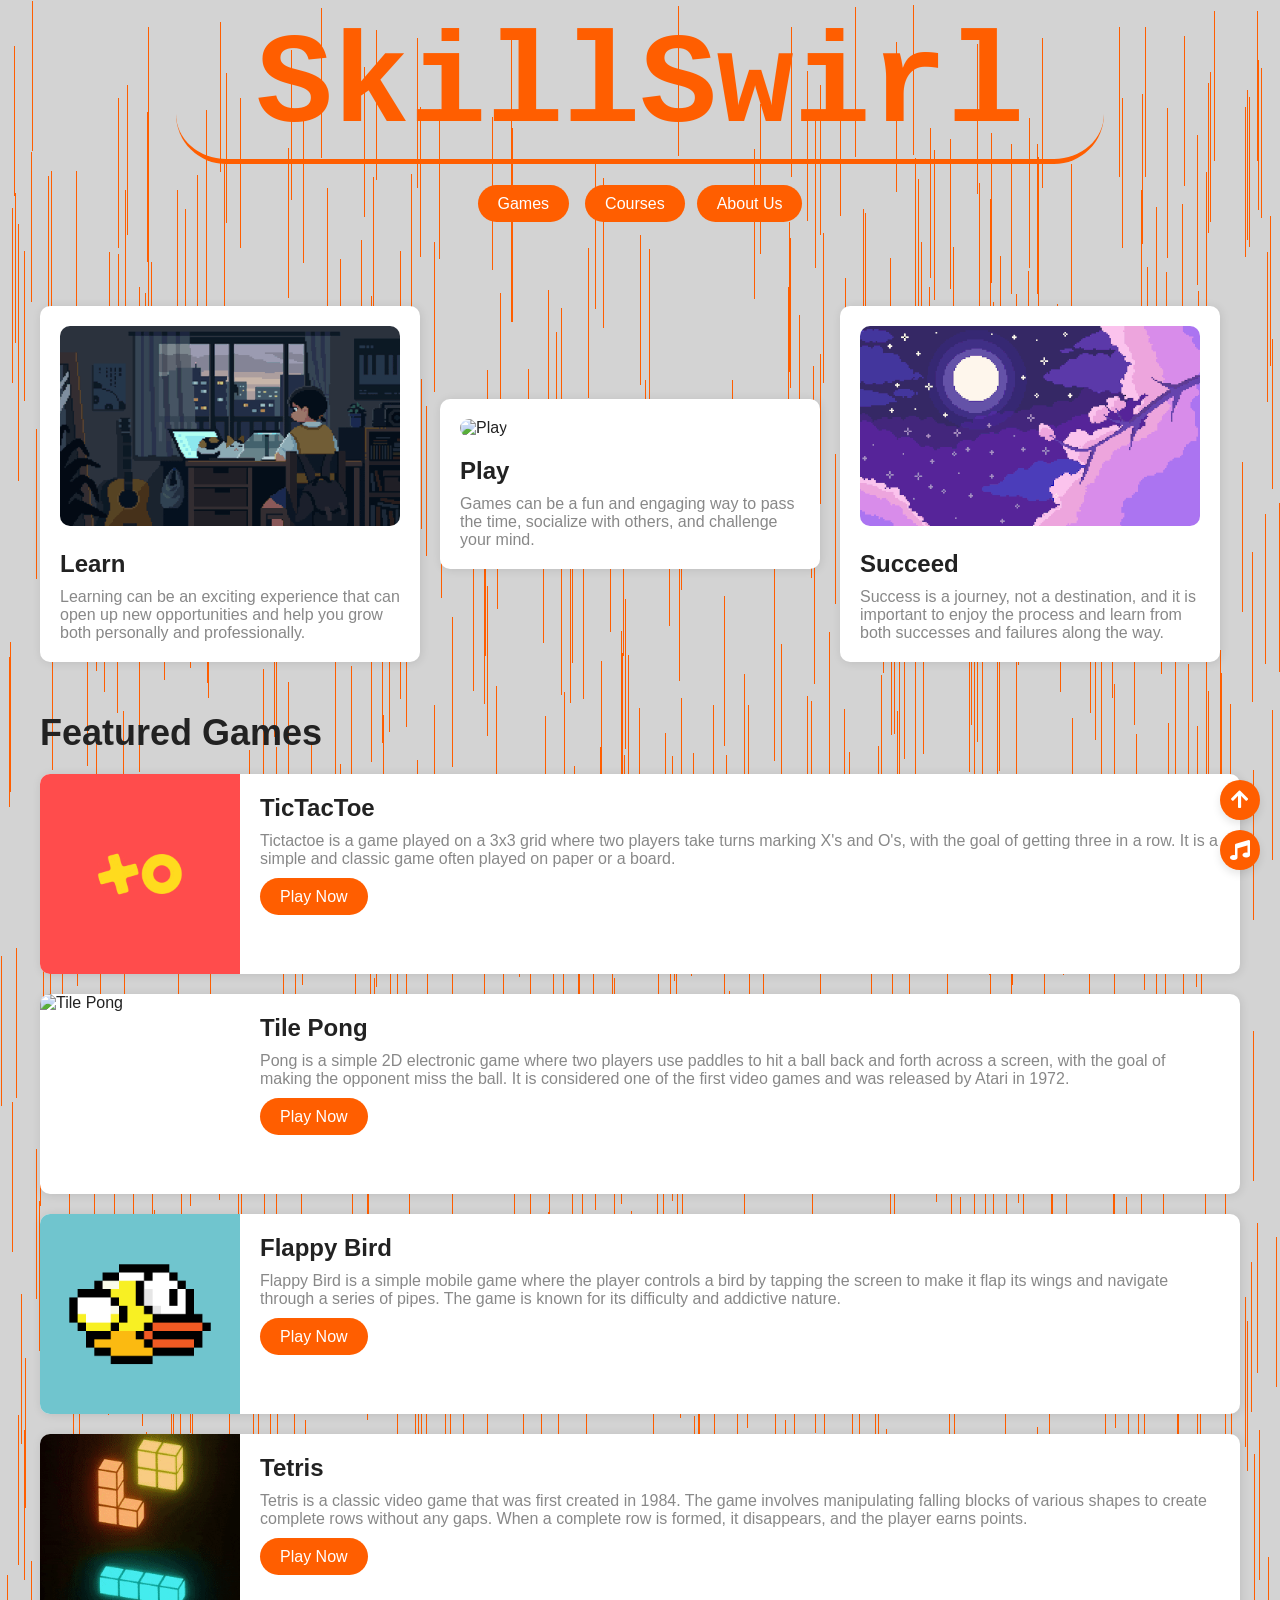
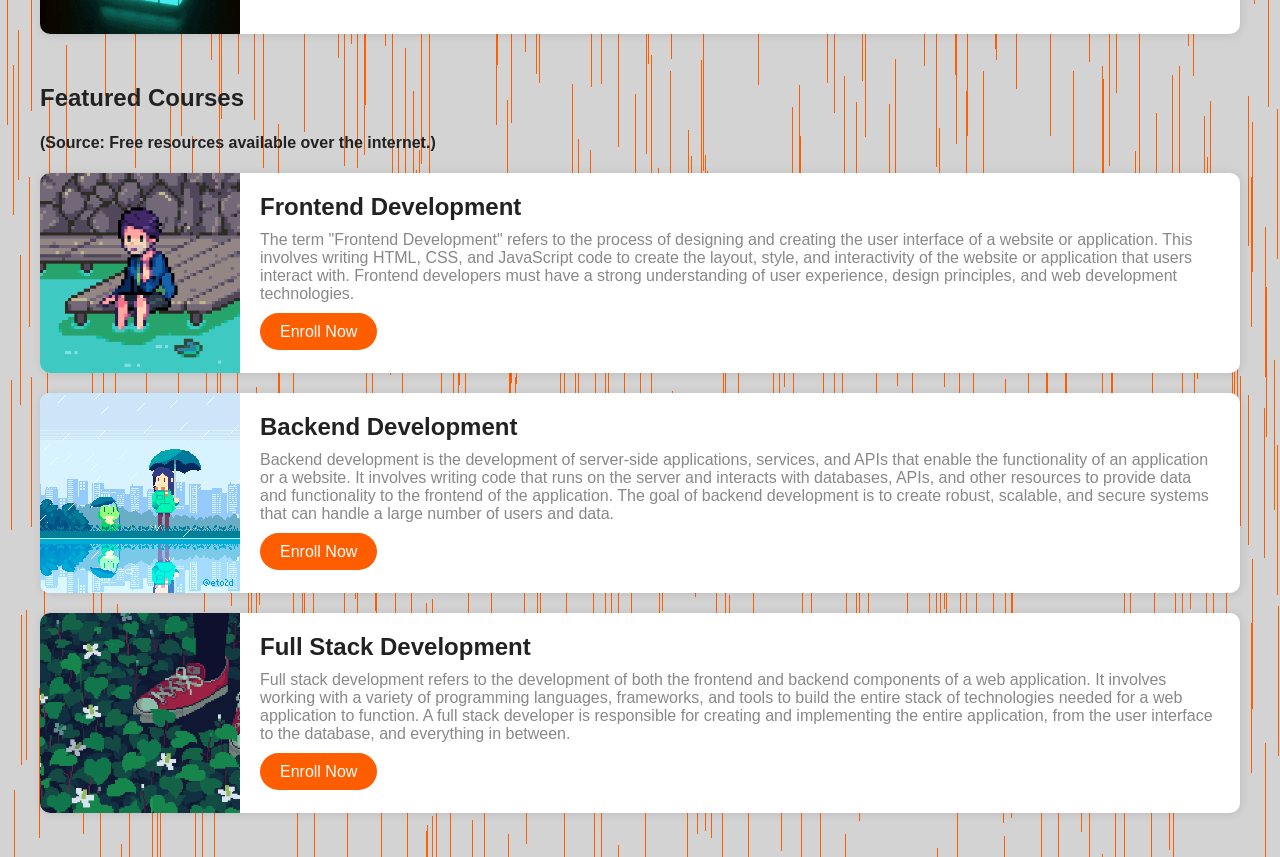
==== commit 7d3a7b3f: "Update index.html" ====
--- a/index.html
+++ b/index.html
@@ -447,7 +447,7 @@
                 }
 
                 iteration += 1 / 3;
-            }, 30);
+            }, 15);
         }
     </script>
 		
